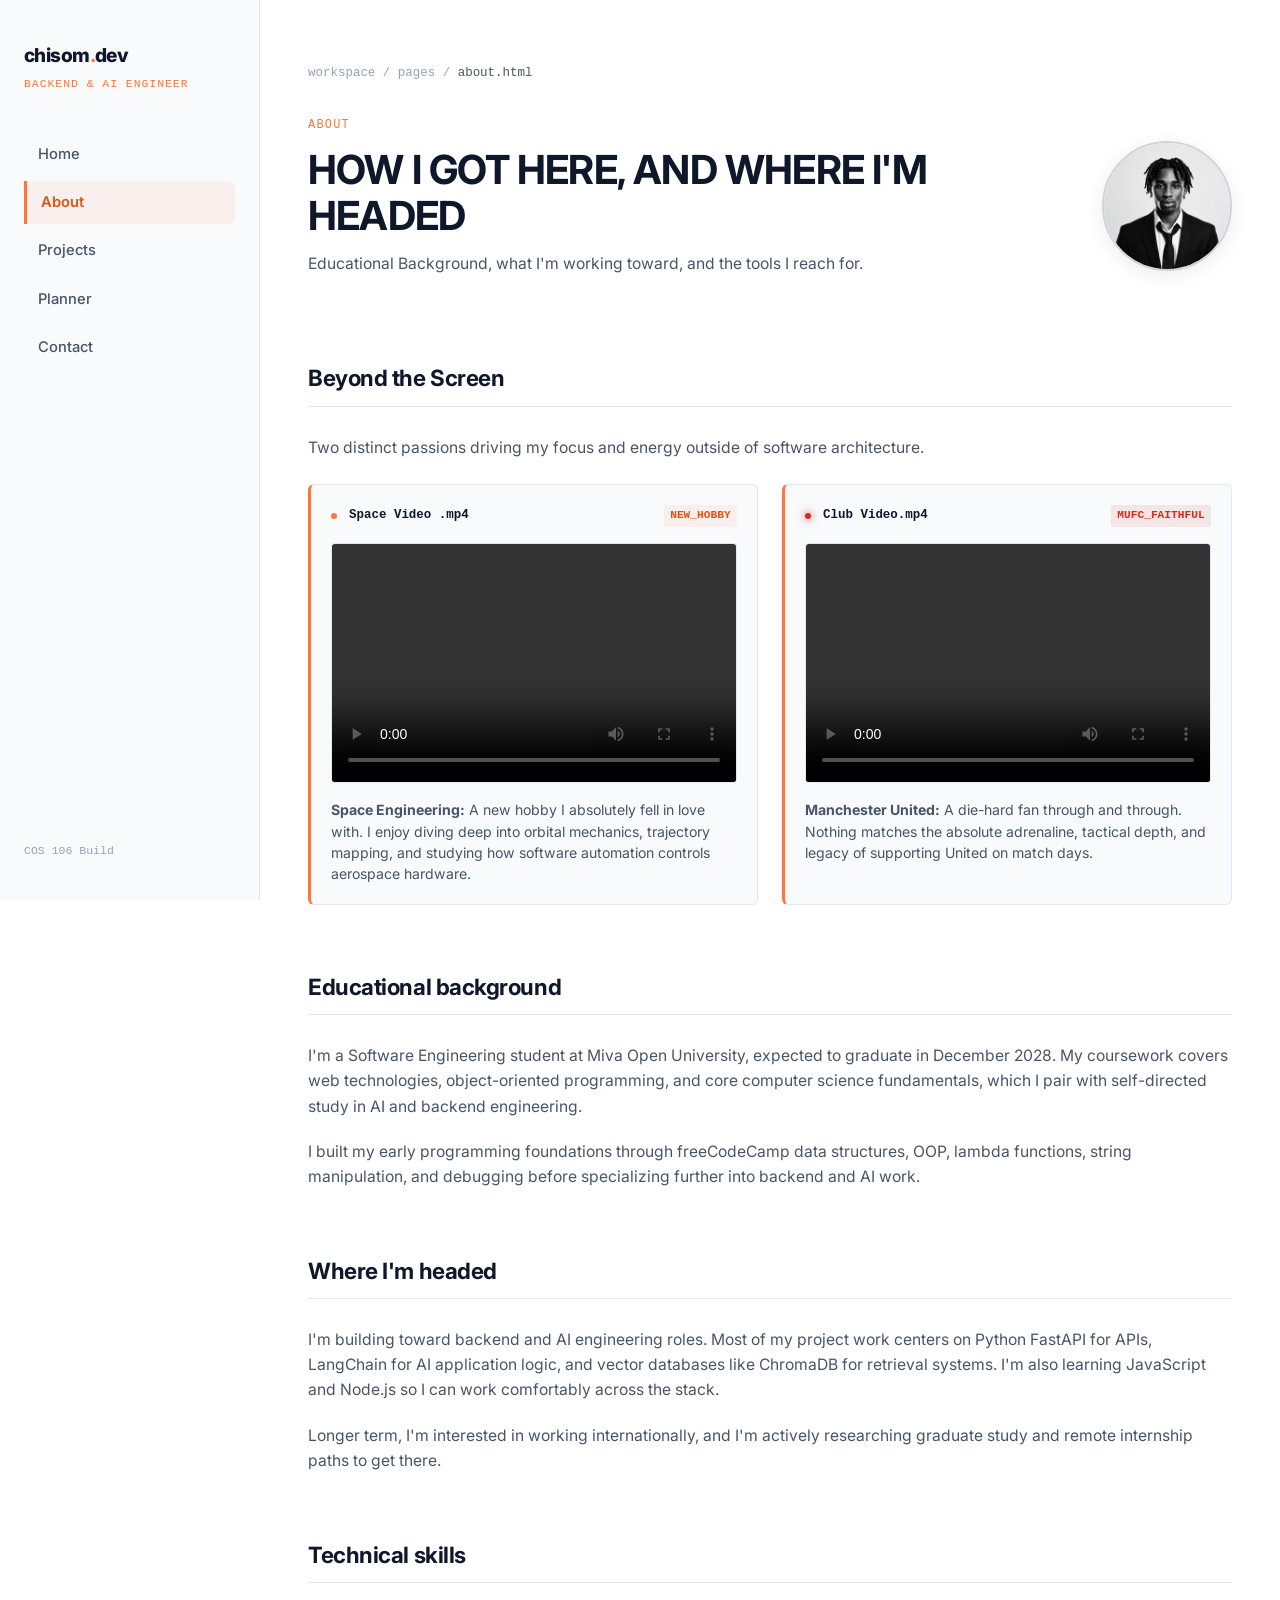
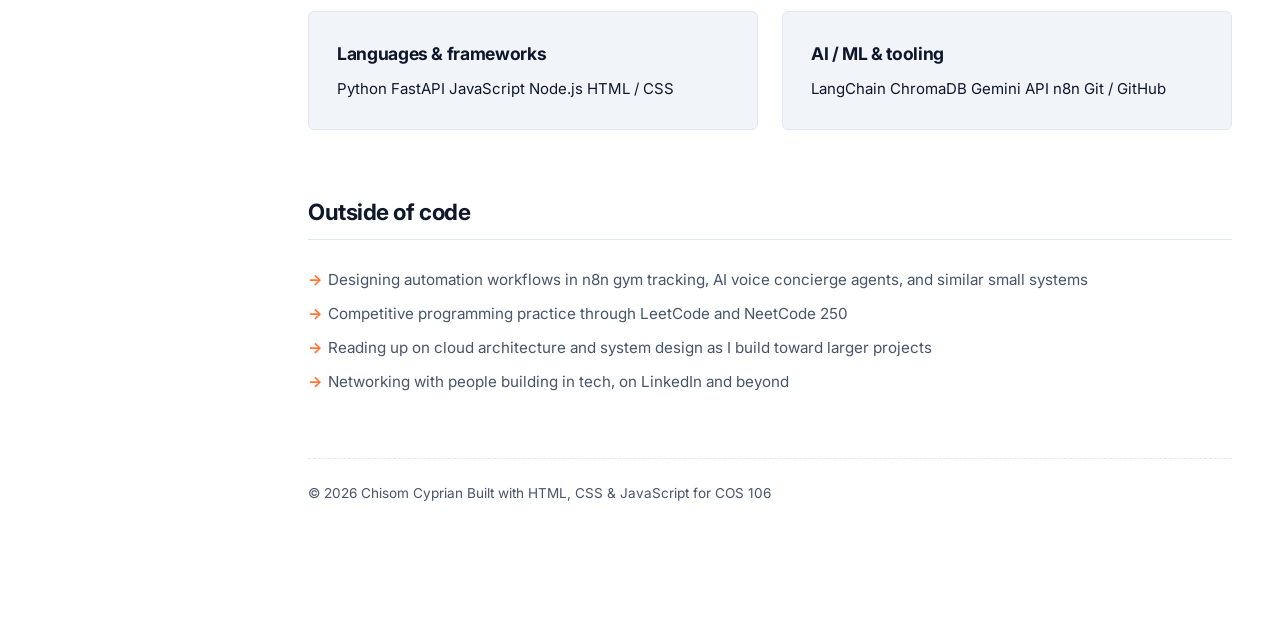
==== about.html @ abaf643e "COS 106 term project" ====
<!doctype html>
<html lang="en">
  <head>
    <meta charset="UTF-8" />
    <meta name="viewport" content="width=device-width, initial-scale=1.0" />
    <title>About — Chisom Cyprian</title>
    <link rel="preconnect" href="https://fonts.googleapis.com" />
    <link
      href="https://fonts.googleapis.com/css2?family=Source+Serif+4:wght=500;600;700&family=Inter:wght@400;500;600;700&family=IBM+Plex+Mono:wght@400;500&display=swap"
      rel="stylesheet"
    />
    <link rel="stylesheet" href="style.css" />
  </head>
  <body>
    <div class="shell">
      <aside class="sidebar">
        <div class="sidebar__brand">chisom<span>.</span>dev</div>
        <div class="sidebar__role">Backend &amp; AI Engineer</div>
        <nav>
          <ul>
            <li><a href="index.html">Home</a></li>
            <li><a href="about.html" aria-current="page">About</a></li>
            <li><a href="projects.html">Projects</a></li>
            <li><a href="planner.html">Planner</a></li>
            <li><a href="contact.html">Contact</a></li>
          </ul>
        </nav>
        <div class="sidebar__footer">COS 106 Build</div>
      </aside>

      <main class="main page">
        <div class="breadcrumb">
          <span class="seg">workspace</span> / <span class="seg">pages</span> /
          <span class="cur">about.html</span>
        </div>

        <div class="hero">
          <div style="flex: 1; min-width: 280px">
            <span class="eyebrow">About</span>
            <h1>HOW I GOT HERE, AND WHERE I'M HEADED</h1>
            <p class="lede">
              Educational Background, what I'm working toward, and the tools I
              reach for.
            </p>
          </div>
          <img src="profile.jpg" alt="Chisom Cyprian" class="hero__photo" />
        </div>
        <section class="section">
          <h2>Beyond the Screen</h2>
          <p>
            Two distinct passions driving my focus and energy outside of
            software architecture.
          </p>

          <!-- Dual Video Dashboard Grid -->
          <div class="video-grid">
            <!-- Video Card 1: Space Engineering Hobby -->
            <div class="video-workspace">
              <div class="video-workspace__meta">
                <span class="video-workspace__status-icon"></span>
                <span class="video-workspace__filename">Space Video .mp4</span>
                <span class="video-workspace__badge">NEW_HOBBY</span>
              </div>

              <div class="video-workspace__wrapper">
                <!-- Removed autoplay and muted so you can check the audio natively -->
                <video controls preload="metadata">
                  <source src="Space Video .mp4" type="video/mp4" />
                  Your browser does not support the video tag.
                </video>
              </div>

              <p class="video-workspace__caption">
                <strong>Space Engineering:</strong> A new hobby I absolutely
                fell in love with. I enjoy diving deep into orbital mechanics,
                trajectory mapping, and studying how software automation
                controls aerospace hardware.
              </p>
            </div>

            <!-- Video Card 2: Manchester United Passion -->
            <div class="video-workspace">
              <div class="video-workspace__meta">
                <span
                  class="video-workspace__status-icon"
                  style="background-color: #da291c; box-shadow: 0 0 8px #da291c"
                ></span>
                <span class="video-workspace__filename">Club Video.mp4</span>
                <span
                  class="video-workspace__badge"
                  style="color: #da291c; background: rgba(218, 41, 28, 0.1)"
                  >MUFC_FAITHFUL</span
                >
              </div>

              <div class="video-workspace__wrapper">
                <!-- Removed autoplay and muted so you can check the audio natively -->
                <video controls preload="metadata">
                  <source src="Club Video.mp4" type="video/mp4" />
                  Your browser does not support the video tag.
                </video>
              </div>

              <p class="video-workspace__caption">
                <strong>Manchester United:</strong> A die-hard fan through and
                through. Nothing matches the absolute adrenaline, tactical
                depth, and legacy of supporting United on match days.
              </p>
            </div>
          </div>
        </section>

        <section class="section">
          <h2>Educational background</h2>
          <p>
            I'm a Software Engineering student at Miva Open University, expected
            to graduate in December 2028. My coursework covers web technologies,
            object-oriented programming, and core computer science fundamentals,
            which I pair with self-directed study in AI and backend engineering.
          </p>
          <p>
            I built my early programming foundations through freeCodeCamp data
            structures, OOP, lambda functions, string manipulation, and
            debugging before specializing further into backend and AI work.
          </p>
        </section>

        <section class="section">
          <h2>Where I'm headed</h2>
          <p>
            I'm building toward backend and AI engineering roles. Most of my
            project work centers on Python FastAPI for APIs, LangChain for AI
            application logic, and vector databases like ChromaDB for retrieval
            systems. I'm also learning JavaScript and Node.js so I can work
            comfortably across the stack.
          </p>
          <p>
            Longer term, I'm interested in working internationally, and I'm
            actively researching graduate study and remote internship paths to
            get there.
          </p>
        </section>

        <section class="section">
          <h2>Technical skills</h2>
          <div class="grid grid--2">
            <div class="card">
              <h3>Languages &amp; frameworks</h3>
              <span class="tag">Python</span>
              <span class="tag">FastAPI</span>
              <span class="tag">JavaScript</span>
              <span class="tag">Node.js</span>
              <span class="tag">HTML / CSS</span>
            </div>
            <div class="card">
              <h3>AI / ML &amp; tooling</h3>
              <span class="tag">LangChain</span>
              <span class="tag">ChromaDB</span>
              <span class="tag">Gemini API</span>
              <span class="tag">n8n</span>
              <span class="tag">Git / GitHub</span>
            </div>
          </div>
        </section>

        <section class="section">
          <h2>Outside of code</h2>
          <ul>
            <li>
              Designing automation workflows in n8n gym tracking, AI voice
              concierge agents, and similar small systems
            </li>
            <li>
              Competitive programming practice through LeetCode and NeetCode 250
            </li>
            <li>
              Reading up on cloud architecture and system design as I build
              toward larger projects
            </li>
            <li>
              Networking with people building in tech, on LinkedIn and beyond
            </li>
          </ul>
        </section>

        <footer
          class="site-footer"
          style="
            border-top: 1px dashed var(--border);
            margin-top: 4rem;
            padding-top: 1.5rem;
            padding-left: 0;
          "
        >
          <span
            >© 2026 Chisom Cyprian Built with HTML, CSS &amp; JavaScript for COS
            106</span
          >
        </footer>
      </main>
    </div>

    <script src="site.js"></script>
  </body>
</html>
---- style.css ----
/* =========================================================
   Chisom Cyprian - Portfolio
   Theme: High-Contrast Light Studio & Developer Console (Clean Light)
   Minimal typography, stone borders, neon-orange signature accents
   ========================================================= */

:root {
  --bg: #ffffff;          /* Pure white canvas background */
  --bg-raised: #f8fafc;   /* Slate tinted sidebar panel tone */
  --bg-card: #f1f5f9;     /* Structured cool gray container accents */
  --border: #e2e8f0;       /* Fine structural dividers */
  --border-dark: #cbd5e1;  /* High-contrast element lines */
  --text: #0f172a;        /* Deep midnight ink text for maximum readability */
  --text-dim: #475569;    /* Muted charcoal explanation copy */
  --text-faint: #94a3b8;  /* Code metadata stamp color */
  
  /* Brand Signature Accent System */
  --accent: #ff7636;      /* Electric Brave Orange */
  --accent-hover: #e05313;
  --accent-soft: rgba(255, 118, 54, 0.08);
  --danger: #ef4444;

  --mono: "JetBrains Mono", "Fira Code", "SFMono-Regular", monospace;
  --sans: "Inter", -apple-system, BlinkMacSystemFont, "Segoe UI", sans-serif;

  --radius: 6px;
  --gap: 1.5rem;
  --maxw: 1040px;
}

/* ---------- Core Document Resets ---------- */
* { 
  box-sizing: border-box; 
  margin: 0; 
  padding: 0;
}

html { 
  scroll-behavior: smooth; 
  background: var(--bg);
}

body {
  background: var(--bg);
  color: var(--text);
  font-family: var(--sans);
  line-height: 1.6;
  font-size: 15px;
  -webkit-font-smoothing: antialiased;
  position: relative;
  min-height: 100vh;
}

/* Navigation List Bullet Stripping Reset */
.sidebar nav ul {
  list-style-type: none !important;
  padding: 0 !important;
  margin: 0 !important;
  display: flex;
  flex-direction: column;
  gap: 0.35rem;
}

.sidebar nav ul li {
  padding-left: 0 !important;
  margin-bottom: 0 !important;
}

.sidebar nav ul li::before {
  content: "" !important; 
}

/* Interactive Canvas Positioning Override */
#bg-interactive-canvas {
  position: fixed;
  top: 0;
  left: 0;
  width: 100vw;
  height: 100vh;
  z-index: -1;
  pointer-events: none;
  display: block;
  opacity: 0.15; /* Softened for light background contrast */
}

/* Typography Elements */
h1, h2, h3, h4 {
  font-weight: 700;
  letter-spacing: -0.02em;
  color: var(--text);
  margin-bottom: 0.5em;
}

p { 
  color: var(--text-dim); 
  margin-bottom: 1.25rem;
  font-size: 0.98rem;
}

a { 
  color: var(--accent); 
  text-decoration: none; 
  font-weight: 500;
  transition: color 0.15s ease;
}
a:hover { 
  color: var(--accent-hover); 
  text-decoration: none; 
}

/* ---------- Structural Application Shell Layout ---------- */
.shell {
  display: flex;
  min-height: 100vh;
}

.sidebar {
  width: 260px;
  flex-shrink: 0;
  background: var(--bg-raised);
  border-right: 1px solid var(--border);
  padding: 2.5rem 1.5rem;
  position: sticky;
  top: 0;
  height: 100vh;
  display: flex;
  flex-direction: column;
}

.sidebar__brand {
  font-size: 1.2rem;
  color: var(--text);
  font-weight: 800;
  letter-spacing: -0.03em;
  margin-bottom: 0.25rem;
}
.sidebar__brand span { color: var(--accent); }

.sidebar__role {
  font-size: 0.72rem;
  color: var(--accent);
  font-family: var(--mono);
  text-transform: uppercase;
  letter-spacing: 0.08em;
  margin-bottom: 2.5rem;
}

.sidebar nav a {
  display: flex;
  align-items: center;
  font-family: var(--sans);
  font-weight: 500;
  font-size: 0.92rem;
  color: var(--text-dim);
  padding: 0.6rem 0.85rem;
  border-radius: var(--radius);
  transition: all 0.15s ease;
}

.sidebar nav a:hover {
  color: var(--text);
  background: rgba(0, 0, 0, 0.04);
}

.sidebar nav a[aria-current="page"] {
  color: var(--accent-hover);
  background: var(--accent-soft);
  border-left: 3px solid var(--accent);
  border-radius: 0 var(--radius) var(--radius) 0;
  font-weight: 600;
}

.sidebar__footer {
  margin-top: auto;
  font-size: 0.72rem;
  color: var(--text-faint);
  font-family: var(--mono);
}

/* ---------- Main Content Viewport Wrapper ---------- */
.main { 
  flex: 1; 
  min-width: 0; 
}

.page {
  max-width: var(--maxw);
  margin: 0 auto;
  padding: 4rem 3rem 6rem;
}

.breadcrumb {
  font-family: var(--mono);
  font-size: 0.78rem;
  color: var(--text-faint);
  margin-bottom: 2rem;
}
.breadcrumb .cur { color: var(--text-dim); }

.eyebrow {
  font-family: var(--mono);
  font-size: 0.75rem;
  text-transform: uppercase;
  letter-spacing: 0.1em;
  color: var(--accent);
  margin-bottom: 0.75rem;
  display: block;
}

/* ---------- Clean Content Sectioning ---------- */
.section { 
  margin: 4rem 0; 
}

.section > h2 {
  font-size: 1.4rem;
  font-weight: 700;
  border-bottom: 1px solid var(--border);
  padding-bottom: 0.6rem;
  margin-bottom: 1.75rem;
  color: var(--text);
}

/* Content Grids */
.grid {
  display: grid;
  gap: var(--gap);
}
.grid--2 { grid-template-columns: repeat(2, 1fr); }
.grid--3 { grid-template-columns: repeat(3, 1fr); }

/* Container Block Style */
.card {
  background: var(--bg-card);
  border: 1px solid var(--border);
  border-radius: var(--radius);
  padding: 1.75rem;
  transition: border-color 0.2s ease, transform 0.2s ease;
}
.card:hover {
  border-color: var(--border-dark);
}

/* Custom Ordered Check Indicators */
.section ul {
  list-style: none;
}
.section ul li {
  position: relative;
  padding-left: 1.25rem;
  margin-bottom: 0.6rem;
  color: var(--text-dim);
  font-size: 0.95rem;
}
.section ul li::before {
  content: "→";
  position: absolute;
  left: 0;
  color: var(--accent);
  font-weight: bold;
}

/* Profile Section Layout */
.hero {
  display: flex;
  gap: 3.5rem;
  align-items: center;
  margin-bottom: 3.5rem;
}
.hero__text { flex: 1; }
.hero h1 { font-size: 2.5rem; line-height: 1.15; margin-bottom: 0.75rem; }

.hero__photo {
  width: 130px;
  height: 130px;
  border-radius: 50%;
  border: 2px solid var(--border-dark);
  object-fit: cover;
  box-shadow: 0 4px 20px rgba(0,0,0,0.08);
}

/* ---------- Dual Video Dashboard Layout Grid ---------- */
.video-grid {
  display: grid;
  grid-template-columns: repeat(2, 1fr); 
  gap: var(--gap);
  margin-top: 1.5rem;
}

.video-grid .video-workspace {
  max-width: 100%; 
  margin-top: 0;
  display: flex;
  flex-direction: column;
}

.video-workspace {
  background: var(--bg-raised);
  border: 1px solid var(--border);
  border-left: 3px solid var(--accent);
  border-radius: var(--radius);
  padding: 1.25rem;
  margin-top: 1rem;
}

.video-workspace__meta {
  display: flex;
  align-items: center;
  gap: 0.75rem;
  margin-bottom: 1rem;
  font-family: var(--mono);
  font-size: 0.78rem;
}

.video-workspace__status-icon {
  width: 6px;
  height: 6px;
  background-color: var(--accent);
  border-radius: 50%;
  display: inline-block;
  animation: videoPulse 1.8s infinite ease-in-out;
}

.video-workspace__filename {
  color: var(--text);
  font-weight: 600;
}

.video-workspace__badge {
  color: var(--accent-hover);
  background: var(--accent-soft);
  padding: 0.15rem 0.4rem;
  border-radius: 3px;
  font-size: 0.7rem;
  font-weight: 600;
  margin-left: auto;
}

/* Fixed Rectangular Clipping Bounding Box Frame */
.video-workspace__wrapper {
  position: relative;
  width: 100%;
  height: 240px; 
  background: #f1f5f9; /* Smooth placeholder frame color for light mode */
  border-radius: calc(var(--radius) - 2px);
  overflow: hidden;
  border: 1px solid var(--border);
}

.video-workspace__wrapper video {
  width: 100%;
  height: 100%;
  display: block;
  object-fit: cover; 
  object-position: center;
}

.video-workspace__caption {
  margin-top: 1rem; 
  margin-bottom: 0; 
  font-size: 0.88rem; 
  color: var(--text-dim);
  line-height: 1.5;
}

@keyframes videoPulse {
  0% { transform: scale(0.9); opacity: 0.4; }
  50% { transform: scale(1.1); opacity: 1; }
  100% { transform: scale(0.9); opacity: 0.4; }
}

/* ---------- Project Item Blocks ---------- */
.project {
  display: flex;
  flex-direction: column;
  gap: 0.5rem;
}
.project h3 { font-size: 1.15rem; margin-bottom: 0.25rem; }
.project__meta { font-family: var(--mono); font-size: 0.75rem; color: var(--text-dim); }

/* ---------- Production Forms & Inputs Components ---------- */
input[type="text"],
input[type="email"],
textarea {
  width: 100%;
  background: var(--bg);
  border: 1px solid var(--border-dark);
  color: var(--text);
  font-family: var(--sans);
  font-size: 0.95rem;
  padding: 0.75rem 1rem;
  border-radius: var(--radius);
  transition: all 0.15s ease;
}
input:focus, textarea:focus {
  border-color: var(--accent);
  background: var(--bg);
  outline: none;
}

.btn {
  display: inline-flex;
  align-items: center;
  gap: 0.5rem;
  font-family: var(--sans);
  font-weight: 600;
  font-size: 0.88rem;
  padding: 0.65rem 1.3rem;
  border-radius: var(--radius);
  border: 1px solid var(--border-dark);
  background: var(--bg-raised);
  color: var(--text);
  cursor: pointer;
  transition: all 0.15s ease;
}
.btn:hover { border-color: var(--text); background: var(--border); }

.btn--primary {
  background: var(--accent);
  border-color: var(--accent);
  color: #ffffff;
}
.btn--primary:hover { background: var(--accent-hover); border-color: var(--accent-hover); }

/* ---------- Task Tracker Planner UI Layout ---------- */
.task {
  background: var(--bg-raised);
  border: 1px solid var(--border);
  border-radius: var(--radius);
  padding: 1rem 1.25rem;
  display: flex;
  align-items: center;
  gap: 1rem;
  margin-bottom: 0.5rem;
}
.task__text { color: var(--text); font-weight: 500; }
.task.done .task__text { color: var(--text-faint); text-decoration: line-through; }

/* ---------- Dynamic Status Layout Footer ---------- */
.site-footer {
  border-top: 1px solid var(--border);
  padding: 2.5rem 0 1rem 0;
  font-size: 0.85rem;
  color: var(--text-dim);
  max-width: var(--maxw);
  margin: 6rem auto 0 auto;
}
.site-footer__inner {
  display: flex;
  justify-content: space-between;
  align-items: center;
}
.footer-status { display: flex; align-items: center; gap: 0.5rem; font-family: var(--mono); }
.status-dot {
  width: 8px; height: 8px;
  background-color: #10b981; 
  border-radius: 50%;
  display: inline-block;
  box-shadow: 0 0 6px #10b981;
}

/* Mobile Screen Responsive Adaptations */
@media (max-width: 900px) {
  .video-grid { grid-template-columns: 1fr; }
}

@media (max-width: 860px) {
  .grid--2, .grid--3 { grid-template-columns: 1fr; }
  .hero { flex-direction: column-reverse; text-align: center; gap: 1.5rem; }
  .hero__photo { width: 110px; height: 110px; }
}

@media (max-width: 760px) {
  .shell { flex-direction: column; }
  .sidebar { width: 100%; height: auto; border-right: none; border-bottom: 1px solid var(--border); padding: 1.5rem; }
  .sidebar__role { margin-bottom: 1rem; }
  .sidebar nav ul { flex-direction: row; flex-wrap: wrap; gap: 0.5rem; }
  .page { padding: 2rem 1.5rem; }
  .site-footer__inner { flex-direction: column; gap: 1rem; text-align: center; }
}
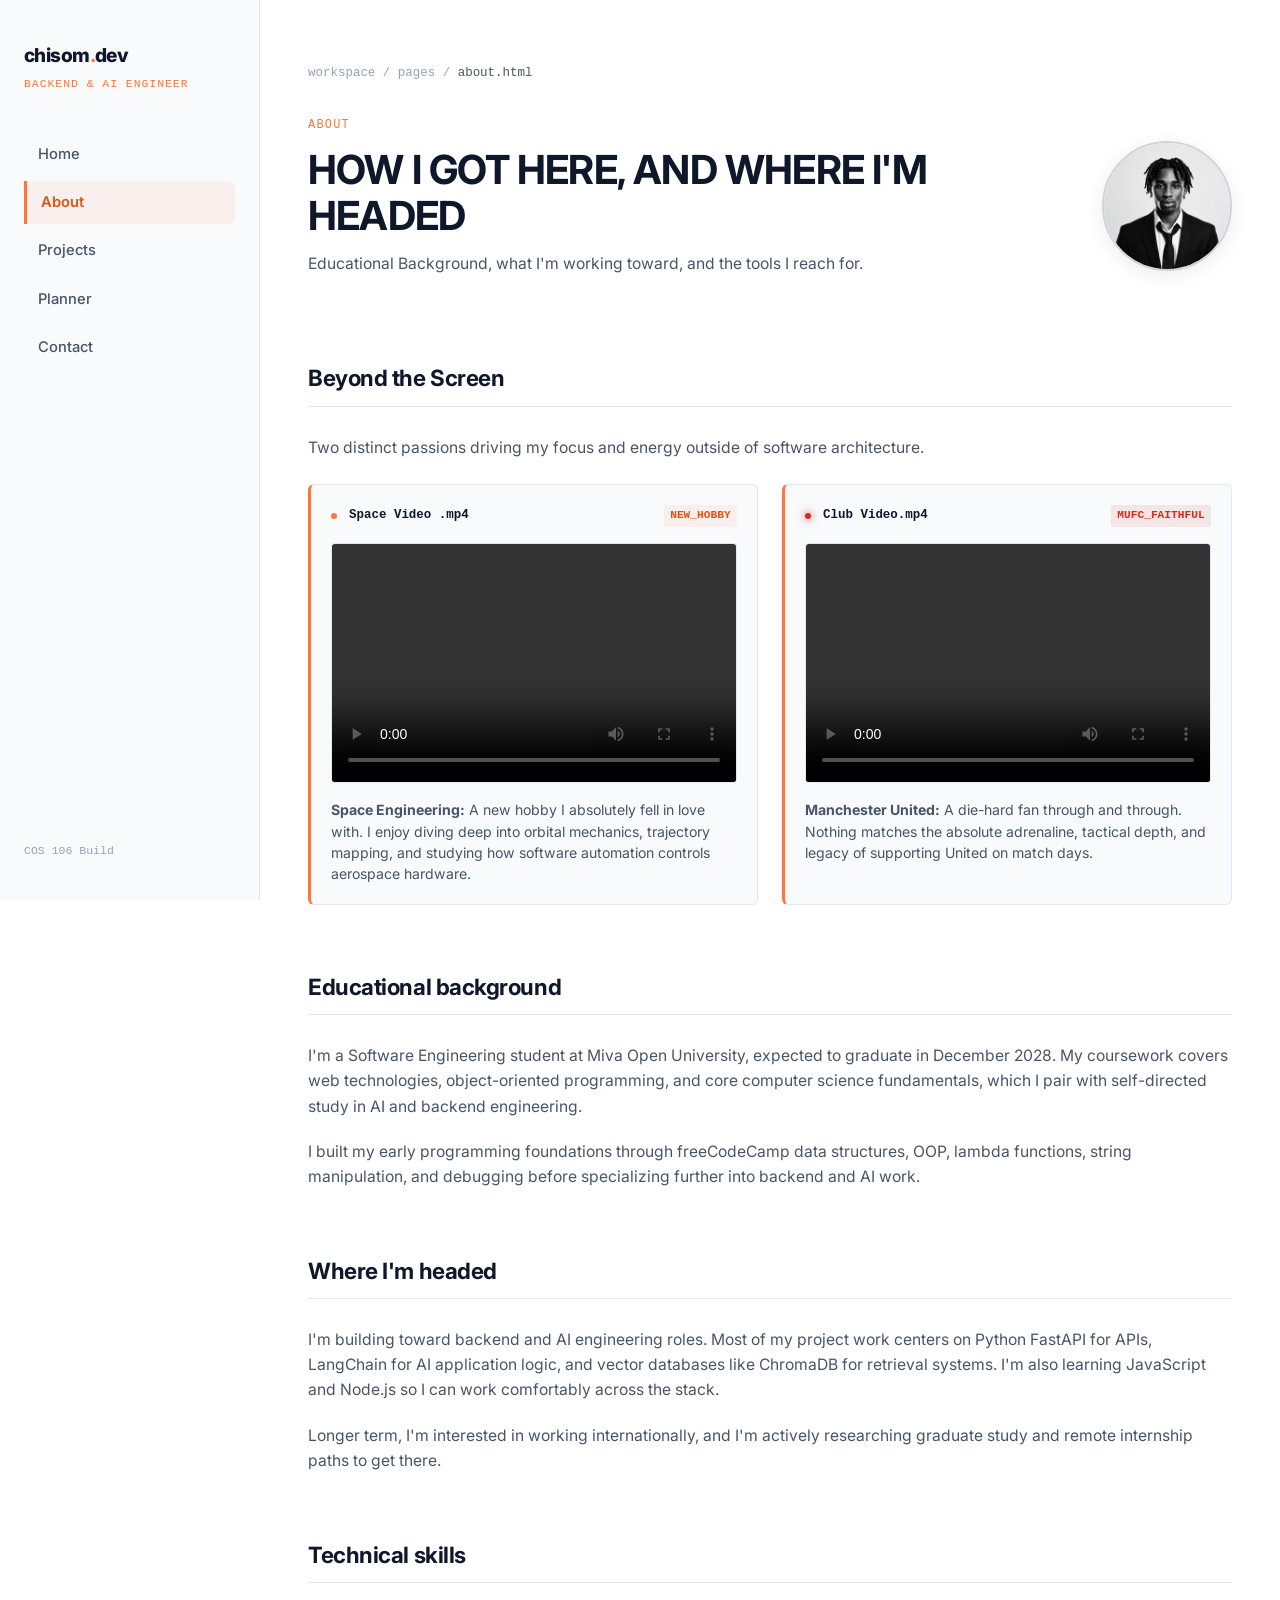
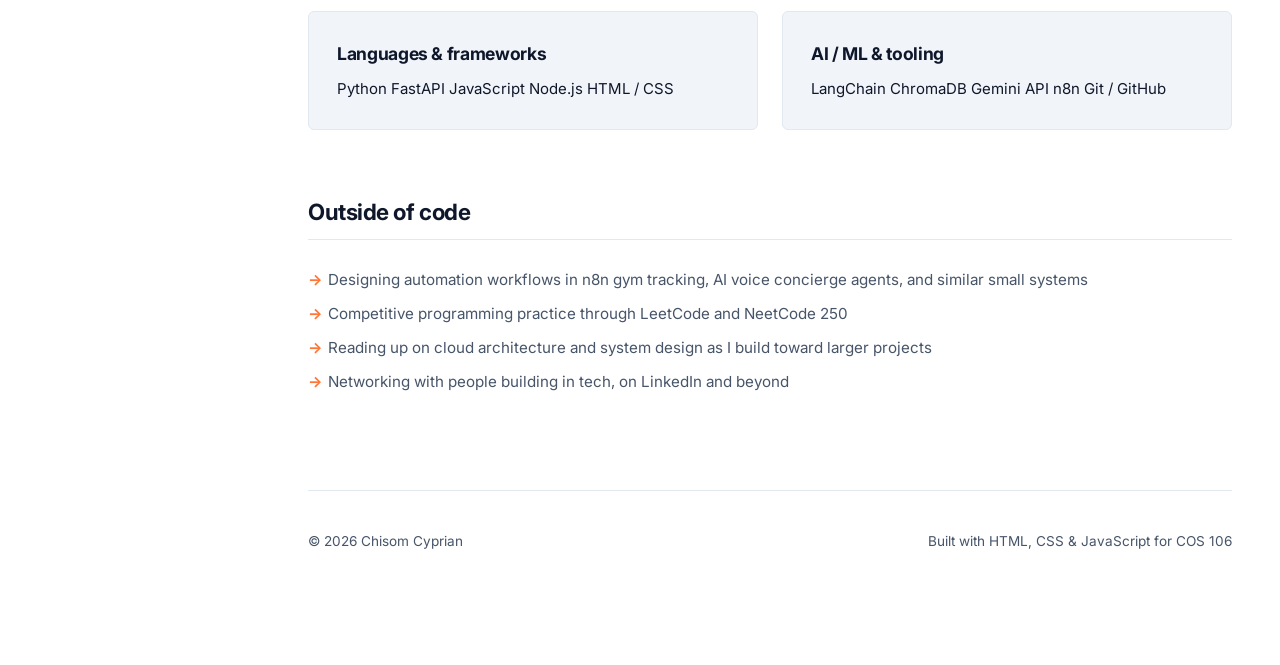
==== commit dc6e968e: "Update about.html" ====
--- a/about.html
+++ b/about.html
@@ -183,20 +183,12 @@
           </ul>
         </section>
 
-        <footer
-          class="site-footer"
-          style="
-            border-top: 1px dashed var(--border);
-            margin-top: 4rem;
-            padding-top: 1.5rem;
-            padding-left: 0;
-          "
-        >
-          <span
-            >© 2026 Chisom Cyprian Built with HTML, CSS &amp; JavaScript for COS
-            106</span
-          >
-        </footer>
+        <footer class="site-footer">
+  <div class="site-footer__inner">
+    <span>© 2026 Chisom Cyprian</span>
+    <span>Built with HTML, CSS &amp; JavaScript for COS 106</span>
+  </div>
+</footer>
       </main>
     </div>
 
